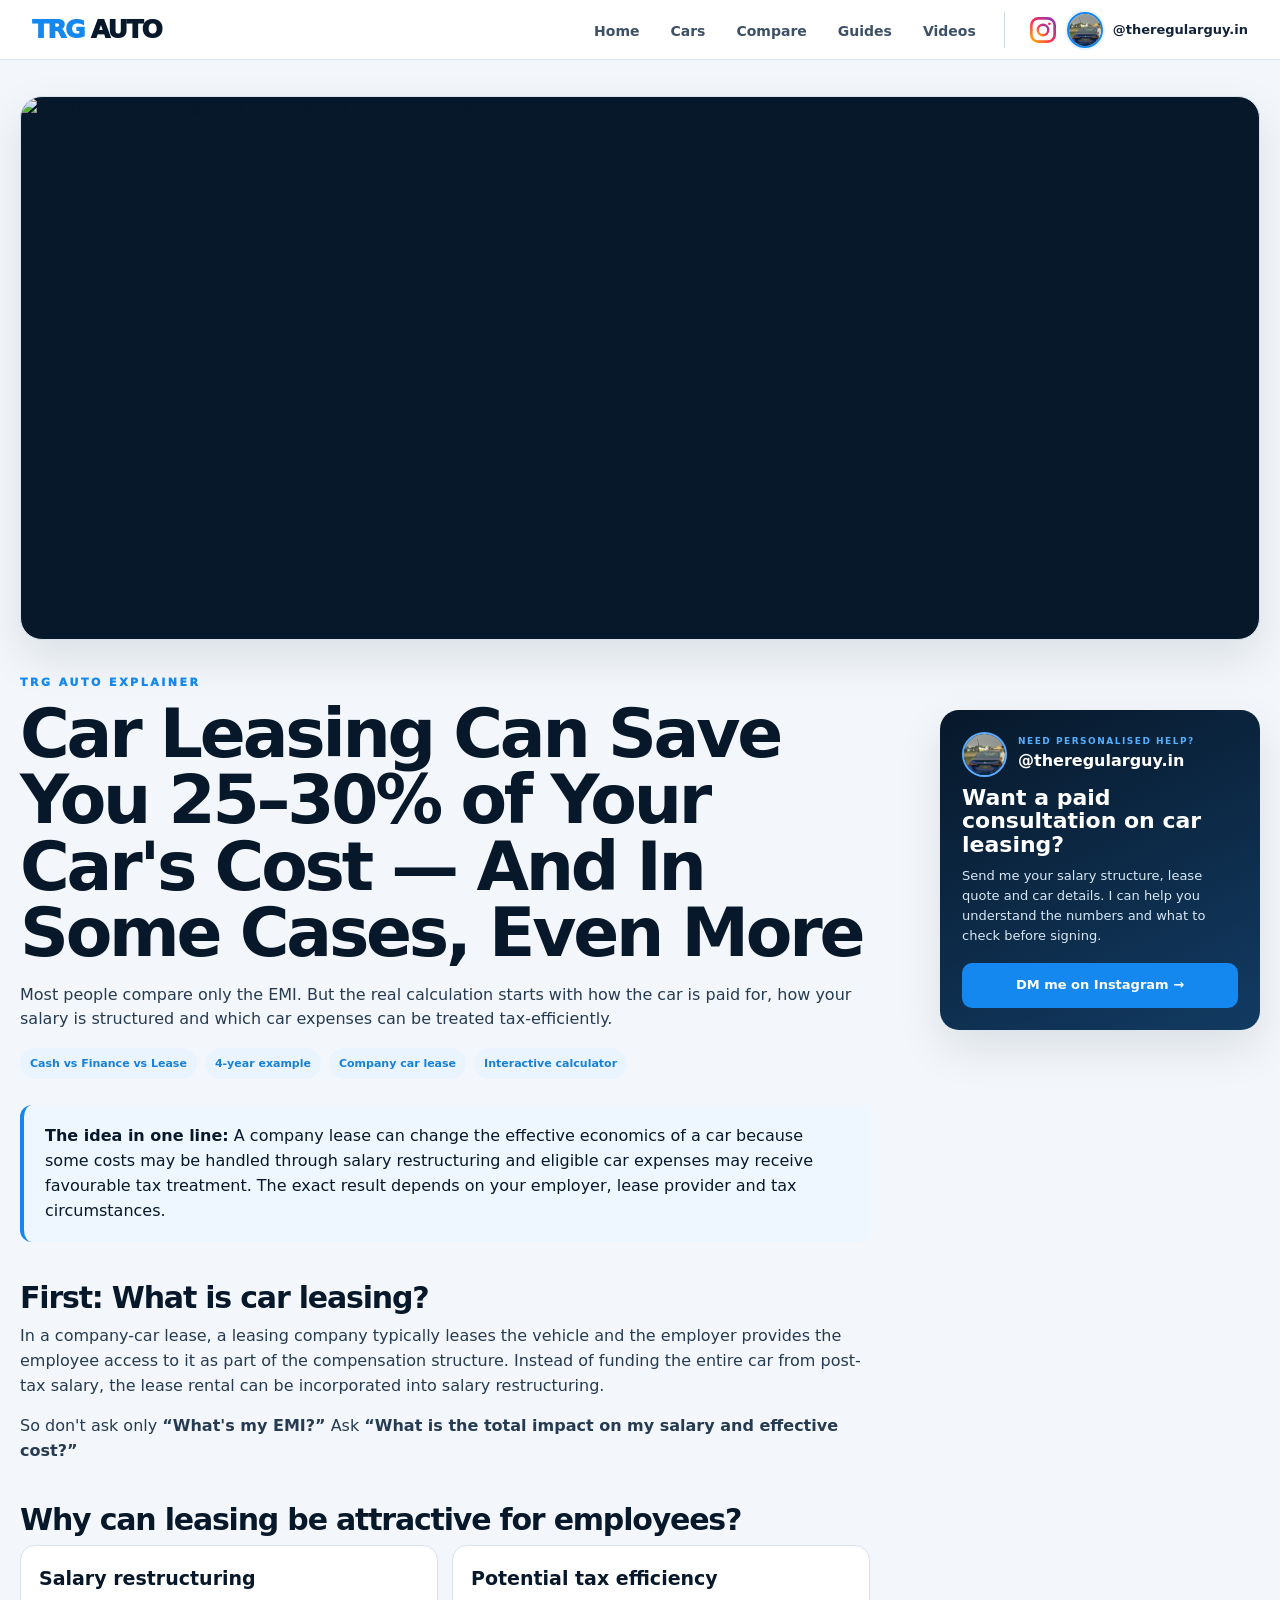
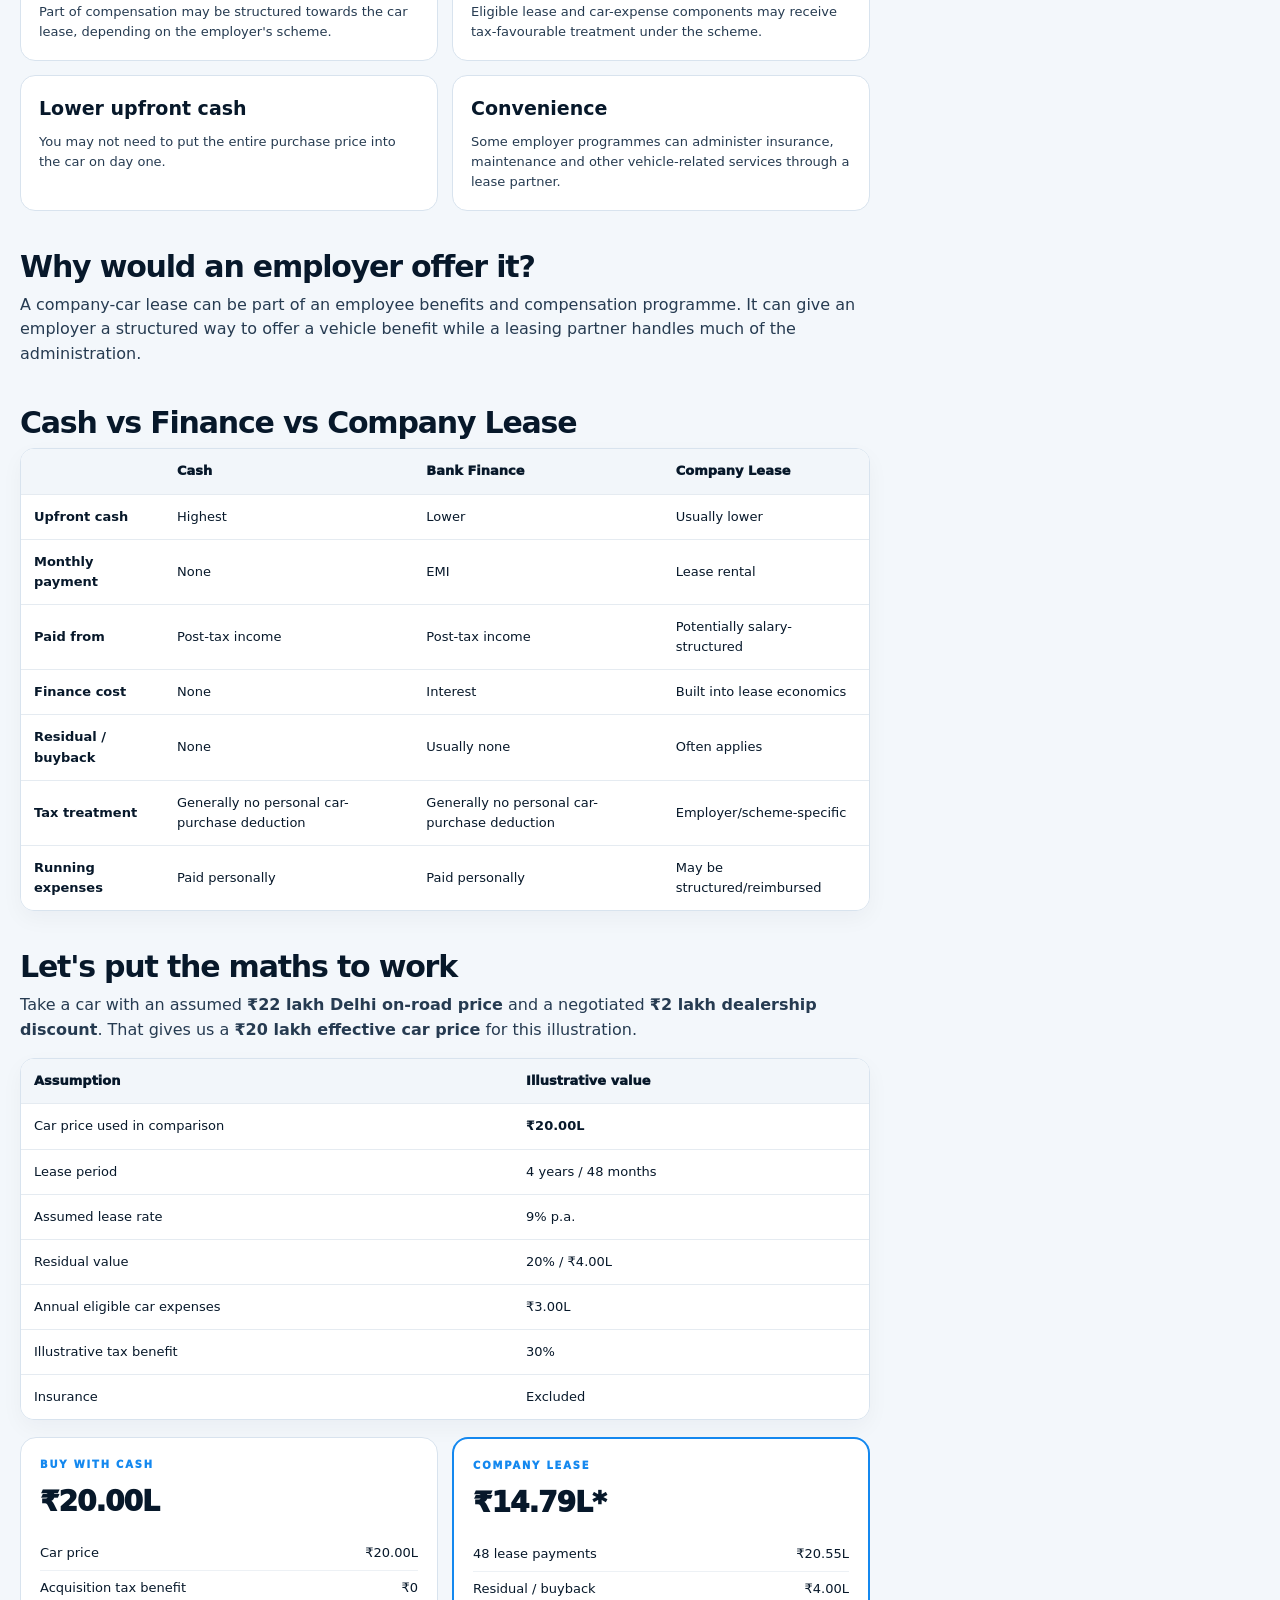
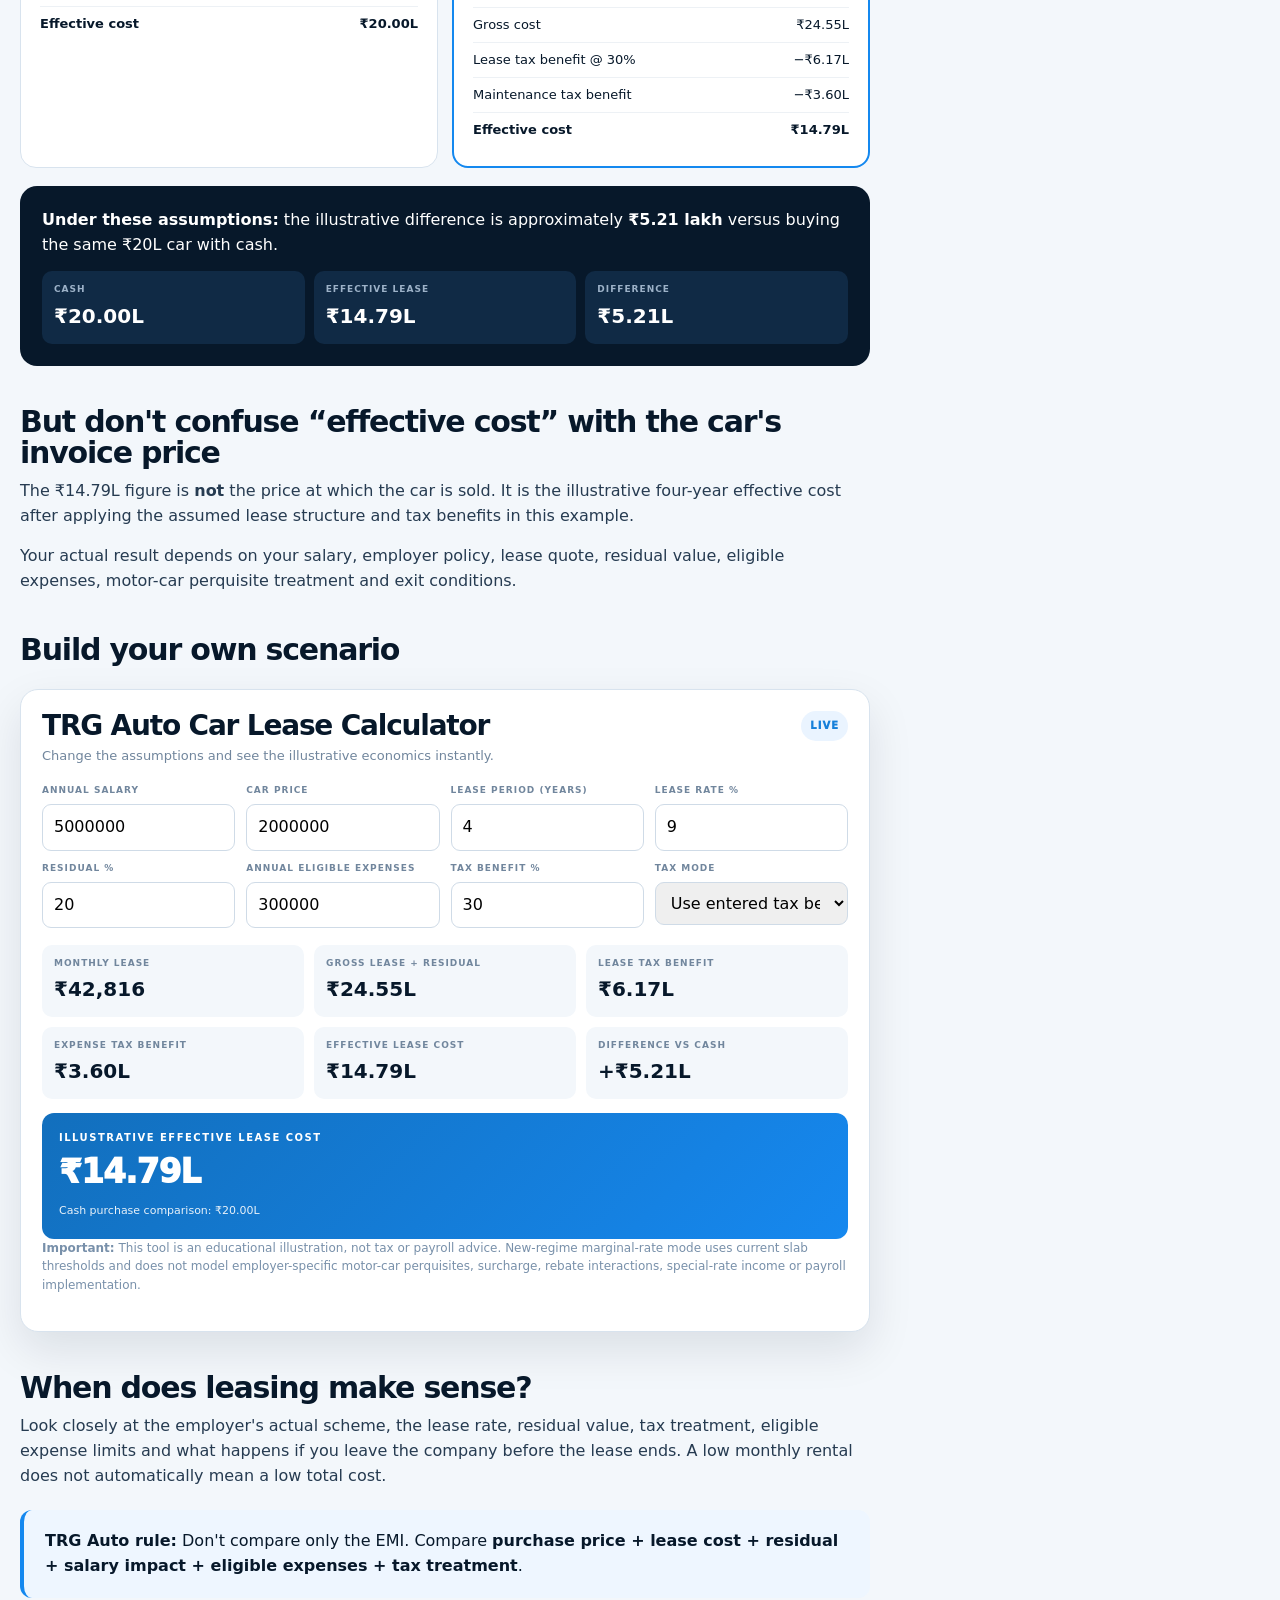
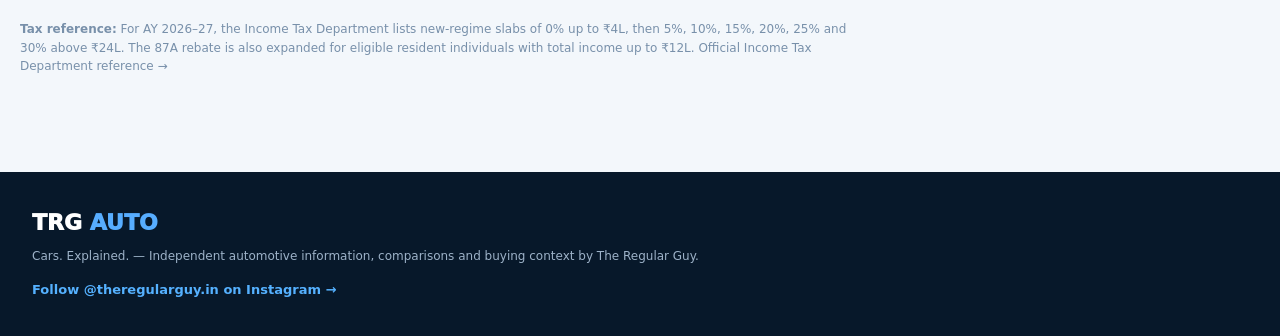
==== car-leasing.html @ 9dc5d249 "Add files via upload" ====
<!doctype html>
<html lang="en">
<head>
<meta charset="utf-8">
<meta name="viewport" content="width=device-width,initial-scale=1">
<title>Car Leasing Can Save You 25–30% of Your Car's Cost — TRG Auto</title>
<meta name="description" content="Car leasing can reduce the effective cost of a car through salary restructuring and eligible expense treatment. See a worked ₹20 lakh example and use the TRG Auto car lease calculator.">
<link rel="stylesheet" href="assets/styles.css?v=6.2">
<style>
.lease-article{padding:36px 0 80px}.lease-wrap{width:min(1240px,calc(100% - 40px));margin:auto}
.lease-hero{border-radius:22px;overflow:hidden;border:1px solid var(--line);box-shadow:var(--shadow);background:#07182a}
.lease-hero img{width:100%;display:block;aspect-ratio:16/7;object-fit:cover;object-position:center}
.lease-layout{display:grid;grid-template-columns:minmax(0,1fr) 320px;gap:32px;align-items:start}
.lease-main{padding-top:34px;max-width:850px}
.lease-kicker{color:var(--blue);font-size:11px;letter-spacing:2.5px;font-weight:950;text-transform:uppercase}
.lease-main h1{font-size:clamp(44px,5.3vw,72px);line-height:.98;letter-spacing:-3.2px;margin:10px 0 16px}
.lease-dek{font-size:19px;color:var(--muted);line-height:1.55;margin:0 0 20px}
.lease-tags{display:flex;flex-wrap:wrap;gap:8px;margin-bottom:26px}.lease-tag{background:#eaf4ff;color:#1680da;border-radius:999px;padding:7px 10px;font-size:11px;font-weight:850}
.lease-main h2{font-size:30px;letter-spacing:-1.2px;margin:40px 0 10px;line-height:1.05}
.lease-main p{font-size:16px;color:#263b51;margin:0 0 16px}
.lease-callout{padding:19px 21px;background:#eef6ff;border-left:4px solid var(--blue);border-radius:12px;margin:22px 0}
.lease-grid2{display:grid;grid-template-columns:1fr 1fr;gap:14px}
.lease-card{background:#fff;border:1px solid var(--line);border-radius:15px;padding:18px}
.lease-card h3{font-size:19px;margin:0 0 8px}.lease-card p{font-size:13px;margin:0}
.lease-table{width:100%;border-collapse:collapse;min-width:650px;background:#fff}.lease-table th,.lease-table td{padding:12px 13px;border-bottom:1px solid #e5ebf1;font-size:13px;text-align:left}.lease-table th{background:#f2f6fa;font-weight:950}.lease-table tr:last-child td{border-bottom:0}
.lease-table-wrap{overflow:auto;border:1px solid var(--line);border-radius:14px;box-shadow:0 8px 22px rgba(7,24,42,.04)}
.compare-cards{display:grid;grid-template-columns:1fr 1fr;gap:14px;margin-top:17px}.compare-card{background:#fff;border:1px solid var(--line);border-radius:16px;padding:19px}.compare-card.primary{border:2px solid var(--blue)}
.compare-card .label{font-size:10px;color:var(--blue);letter-spacing:1.8px;font-weight:950;text-transform:uppercase}.compare-card .big{font-size:28px;font-weight:950;letter-spacing:-1px;margin:7px 0 13px}.compare-row{display:flex;justify-content:space-between;gap:12px;border-bottom:1px solid #edf1f5;padding:7px 0;font-size:13px}.compare-row:last-child{border-bottom:0}
.result-box{background:#07182a;color:#fff;border-radius:17px;padding:22px;margin-top:18px}.result-grid{display:grid;grid-template-columns:repeat(3,1fr);gap:9px;margin-top:13px}.result-metric{background:#102a45;border-radius:10px;padding:12px}.result-metric small{display:block;color:#9db2c8;text-transform:uppercase;font-size:9px;letter-spacing:1px;font-weight:900}.result-metric b{display:block;font-size:20px;margin-top:4px}
.consult-box{position:sticky;top:90px;margin-top:70px;background:linear-gradient(155deg,#07182a,#123b63);color:#fff;border-radius:19px;padding:22px;box-shadow:var(--shadow)}
.consult-head{display:flex;gap:11px;align-items:center}.consult-head img{width:45px;height:45px;border-radius:50%;object-fit:cover;border:2px solid var(--blue2)}.consult-mini{color:#55b0ff;text-transform:uppercase;letter-spacing:1.5px;font-size:9px;font-weight:900}.consult-box h3{font-size:22px;line-height:1.08;margin:9px 0}.consult-box p{font-size:13px;color:#d8e8f6;margin:0 0 17px}.consult-cta{display:block;text-align:center;background:var(--blue);padding:12px;border-radius:10px;font-weight:900;font-size:13px}
.lease-note{font-size:12px!important;color:#7890aa!important}
.calc-box{margin-top:24px;background:#fff;border:1px solid var(--line);border-radius:18px;padding:21px;box-shadow:var(--shadow)}
.calc-title{display:flex;align-items:start;justify-content:space-between;gap:18px}.calc-title h2{margin:0;font-size:28px}.live{background:#eaf4ff;color:#1680da;font-size:10px;font-weight:950;letter-spacing:1px;padding:7px 9px;border-radius:999px}
.calc-fields{display:grid;grid-template-columns:repeat(4,1fr);gap:11px;margin-top:18px}.calc-field label{display:block;color:#71869d;font-size:9px;letter-spacing:1px;text-transform:uppercase;font-weight:900;margin-bottom:6px}.calc-field input,.calc-field select{width:100%;padding:10px 11px;border:1px solid #cfdbe7;border-radius:9px;font:inherit;outline:0}.calc-field input:focus,.calc-field select:focus{border-color:var(--blue);box-shadow:0 0 0 3px #e8f4ff}
.calc-outs{display:grid;grid-template-columns:repeat(3,1fr);gap:10px;margin-top:17px}.calc-out{background:#f3f7fb;border-radius:10px;padding:12px}.calc-out small{display:block;color:#71869d;font-size:9px;letter-spacing:1px;text-transform:uppercase;font-weight:900}.calc-out b{display:block;font-size:20px;margin-top:3px}
.calc-result{margin-top:14px;background:linear-gradient(135deg,#126fbd,#1688ef);color:#fff;border-radius:12px;padding:17px}.calc-result .amount{font-size:33px;font-weight:950;letter-spacing:-1px}.calc-result small{font-size:11px;opacity:.9}
@media(max-width:900px){.lease-layout{grid-template-columns:1fr}.consult-box{position:static;margin-top:10px;order:-1}.calc-fields{grid-template-columns:repeat(2,1fr)}}
@media(max-width:640px){.lease-wrap{width:calc(100% - 24px)}.lease-hero img{aspect-ratio:4/3}.lease-main h1{font-size:43px;letter-spacing:-2.3px}.lease-dek{font-size:17px}.lease-grid2,.compare-cards,.result-grid,.calc-outs{grid-template-columns:1fr}.calc-fields{grid-template-columns:1fr}.lease-main h2{font-size:27px}}
</style>
</head>
<body>
<header class="nav"><div class="container navin">
<a class="logo" href="index.html" aria-label="TRG Auto home"><span>TRG</span> AUTO</a>
<button class="menu-toggle" aria-label="Open navigation">☰</button>
<nav class="links" id="siteNav"><a href="index.html">Home</a><a href="cars.html">Cars</a><a href="compare.html">Compare</a><a href="guides.html">Guides</a><a href="videos.html">Videos</a></nav>
<a class="social" href="https://www.instagram.com/theregularguy.in/" target="_blank" rel="noopener" aria-label="Open @theregularguy.in on Instagram">
<svg class="igicon" viewBox="0 0 24 24" aria-hidden="true"><defs><linearGradient id="ig" x1="0" y1="1" x2="1" y2="0"><stop offset="0" stop-color="#ffb300"/><stop offset=".45" stop-color="#ff2d55"/><stop offset="1" stop-color="#833ab4"/></linearGradient></defs><rect x="2" y="2" width="20" height="20" rx="6" fill="none" stroke="url(#ig)" stroke-width="2.3"/><circle cx="12" cy="12" r="4.5" fill="none" stroke="url(#ig)" stroke-width="2.1"/><circle cx="17.5" cy="6.7" r="1.2" fill="#ff2d55"/></svg>
<img class="igdp" src="assets/insta-dp.jpg" alt="The Regular Guy"><span class="ighandle">@theregularguy.in</span></a>
</div></header>

<main class="lease-article"><div class="lease-wrap">
<div class="lease-hero"><img src="assets/leasing-hero.jpg" alt="Four cars illustrating cash, finance and company lease choices"></div>
<div class="lease-layout">
<article class="lease-main">
<div class="lease-kicker">TRG AUTO EXPLAINER</div>
<h1>Car Leasing Can Save You 25–30% of Your Car's Cost — And In Some Cases, Even More</h1>
<p class="lease-dek">Most people compare only the EMI. But the real calculation starts with how the car is paid for, how your salary is structured and which car expenses can be treated tax-efficiently.</p>
<div class="lease-tags"><span class="lease-tag">Cash vs Finance vs Lease</span><span class="lease-tag">4-year example</span><span class="lease-tag">Company car lease</span><span class="lease-tag">Interactive calculator</span></div>

<div class="lease-callout"><b>The idea in one line:</b> A company lease can change the effective economics of a car because some costs may be handled through salary restructuring and eligible car expenses may receive favourable tax treatment. The exact result depends on your employer, lease provider and tax circumstances.</div>

<h2>First: What is car leasing?</h2>
<p>In a company-car lease, a leasing company typically leases the vehicle and the employer provides the employee access to it as part of the compensation structure. Instead of funding the entire car from post-tax salary, the lease rental can be incorporated into salary restructuring.</p>
<p>So don't ask only <b>“What's my EMI?”</b> Ask <b>“What is the total impact on my salary and effective cost?”</b></p>

<h2>Why can leasing be attractive for employees?</h2>
<div class="lease-grid2">
<div class="lease-card"><h3>Salary restructuring</h3><p>Part of compensation may be structured towards the car lease, depending on the employer's scheme.</p></div>
<div class="lease-card"><h3>Potential tax efficiency</h3><p>Eligible lease and car-expense components may receive tax-favourable treatment under the scheme.</p></div>
<div class="lease-card"><h3>Lower upfront cash</h3><p>You may not need to put the entire purchase price into the car on day one.</p></div>
<div class="lease-card"><h3>Convenience</h3><p>Some employer programmes can administer insurance, maintenance and other vehicle-related services through a lease partner.</p></div>
</div>

<h2>Why would an employer offer it?</h2>
<p>A company-car lease can be part of an employee benefits and compensation programme. It can give an employer a structured way to offer a vehicle benefit while a leasing partner handles much of the administration.</p>

<h2>Cash vs Finance vs Company Lease</h2>
<div class="lease-table-wrap"><table class="lease-table">
<thead><tr><th></th><th>Cash</th><th>Bank Finance</th><th>Company Lease</th></tr></thead>
<tbody>
<tr><td><b>Upfront cash</b></td><td>Highest</td><td>Lower</td><td>Usually lower</td></tr>
<tr><td><b>Monthly payment</b></td><td>None</td><td>EMI</td><td>Lease rental</td></tr>
<tr><td><b>Paid from</b></td><td>Post-tax income</td><td>Post-tax income</td><td>Potentially salary-structured</td></tr>
<tr><td><b>Finance cost</b></td><td>None</td><td>Interest</td><td>Built into lease economics</td></tr>
<tr><td><b>Residual / buyback</b></td><td>None</td><td>Usually none</td><td>Often applies</td></tr>
<tr><td><b>Tax treatment</b></td><td>Generally no personal car-purchase deduction</td><td>Generally no personal car-purchase deduction</td><td>Employer/scheme-specific</td></tr>
<tr><td><b>Running expenses</b></td><td>Paid personally</td><td>Paid personally</td><td>May be structured/reimbursed</td></tr>
</tbody></table></div>

<h2>Let's put the maths to work</h2>
<p>Take a car with an assumed <b>₹22 lakh Delhi on-road price</b> and a negotiated <b>₹2 lakh dealership discount</b>. That gives us a <b>₹20 lakh effective car price</b> for this illustration.</p>

<div class="lease-table-wrap"><table class="lease-table">
<thead><tr><th>Assumption</th><th>Illustrative value</th></tr></thead>
<tbody>
<tr><td>Car price used in comparison</td><td><b>₹20.00L</b></td></tr>
<tr><td>Lease period</td><td>4 years / 48 months</td></tr>
<tr><td>Assumed lease rate</td><td>9% p.a.</td></tr>
<tr><td>Residual value</td><td>20% / ₹4.00L</td></tr>
<tr><td>Annual eligible car expenses</td><td>₹3.00L</td></tr>
<tr><td>Illustrative tax benefit</td><td>30%</td></tr>
<tr><td>Insurance</td><td>Excluded</td></tr>
</tbody></table></div>

<div class="compare-cards">
<div class="compare-card"><div class="label">BUY WITH CASH</div><div class="big">₹20.00L</div>
<div class="compare-row"><span>Car price</span><span>₹20.00L</span></div>
<div class="compare-row"><span>Acquisition tax benefit</span><span>₹0</span></div>
<div class="compare-row"><span><b>Effective cost</b></span><span><b>₹20.00L</b></span></div></div>
<div class="compare-card primary"><div class="label">COMPANY LEASE</div><div class="big">₹14.79L*</div>
<div class="compare-row"><span>48 lease payments</span><span>₹20.55L</span></div>
<div class="compare-row"><span>Residual / buyback</span><span>₹4.00L</span></div>
<div class="compare-row"><span>Gross cost</span><span>₹24.55L</span></div>
<div class="compare-row"><span>Lease tax benefit @ 30%</span><span>−₹6.17L</span></div>
<div class="compare-row"><span>Maintenance tax benefit</span><span>−₹3.60L</span></div>
<div class="compare-row"><span><b>Effective cost</b></span><span><b>₹14.79L</b></span></div></div>
</div>

<div class="result-box"><b>Under these assumptions:</b> the illustrative difference is approximately <b>₹5.21 lakh</b> versus buying the same ₹20L car with cash.<div class="result-grid">
<div class="result-metric"><small>Cash</small><b>₹20.00L</b></div>
<div class="result-metric"><small>Effective lease</small><b>₹14.79L</b></div>
<div class="result-metric"><small>Difference</small><b>₹5.21L</b></div>
</div></div>

<h2>But don't confuse “effective cost” with the car's invoice price</h2>
<p>The ₹14.79L figure is <b>not</b> the price at which the car is sold. It is the illustrative four-year effective cost after applying the assumed lease structure and tax benefits in this example.</p>
<p>Your actual result depends on your salary, employer policy, lease quote, residual value, eligible expenses, motor-car perquisite treatment and exit conditions.</p>

<h2>Build your own scenario</h2>
<section class="calc-box" aria-label="TRG Auto car lease calculator">
<div class="calc-title"><div><h2>TRG Auto Car Lease Calculator</h2><p style="margin:5px 0 0;color:#71869d;font-size:13px">Change the assumptions and see the illustrative economics instantly.</p></div><span class="live">LIVE</span></div>
<div class="calc-fields">
<div class="calc-field"><label>Annual salary</label><input id="salary" type="number" value="5000000" min="0" step="50000"></div>
<div class="calc-field"><label>Car price</label><input id="carPrice" type="number" value="2000000" min="0" step="10000"></div>
<div class="calc-field"><label>Lease period (years)</label><input id="years" type="number" value="4" min="1" max="8" step="1"></div>
<div class="calc-field"><label>Lease rate %</label><input id="rate" type="number" value="9" min="0" max="30" step=".1"></div>
<div class="calc-field"><label>Residual %</label><input id="residual" type="number" value="20" min="0" max="50" step="1"></div>
<div class="calc-field"><label>Annual eligible expenses</label><input id="expenses" type="number" value="300000" min="0" step="10000"></div>
<div class="calc-field"><label>Tax benefit %</label><input id="tax" type="number" value="30" min="0" max="50" step=".1"></div>
<div class="calc-field"><label>Tax mode</label><select id="taxMode"><option value="custom">Use entered tax benefit</option><option value="slab">Use new-regime marginal slab</option></select></div>
</div>
<div class="calc-outs">
<div class="calc-out"><small>Monthly lease</small><b id="outMonthly">₹42,816</b></div>
<div class="calc-out"><small>Gross lease + residual</small><b id="outGross">₹24.55L</b></div>
<div class="calc-out"><small>Lease tax benefit</small><b id="outLeaseTax">₹6.17L</b></div>
<div class="calc-out"><small>Expense tax benefit</small><b id="outExpenseTax">₹3.60L</b></div>
<div class="calc-out"><small>Effective lease cost</small><b id="outEffective">₹14.79L</b></div>
<div class="calc-out"><small>Difference vs cash</small><b id="outDiff">₹5.21L</b></div>
</div>
<div class="calc-result"><div style="font-size:10px;text-transform:uppercase;letter-spacing:1.5px;font-weight:900">Illustrative effective lease cost</div><div class="amount" id="outBig">₹14.79L</div><small>Cash purchase comparison: <span id="outCash">₹20.00L</span></small></div>
<p class="lease-note"><b>Important:</b> This tool is an educational illustration, not tax or payroll advice. New-regime marginal-rate mode uses current slab thresholds and does not model employer-specific motor-car perquisites, surcharge, rebate interactions, special-rate income or payroll implementation.</p>
</section>

<h2>When does leasing make sense?</h2>
<p>Look closely at the employer's actual scheme, the lease rate, residual value, tax treatment, eligible expense limits and what happens if you leave the company before the lease ends. A low monthly rental does not automatically mean a low total cost.</p>

<div class="lease-callout"><b>TRG Auto rule:</b> Don't compare only the EMI. Compare <b>purchase price + lease cost + residual + salary impact + eligible expenses + tax treatment</b>.</div>

<p class="lease-note"><b>Tax reference:</b> For AY 2026–27, the Income Tax Department lists new-regime slabs of 0% up to ₹4L, then 5%, 10%, 15%, 20%, 25% and 30% above ₹24L. The 87A rebate is also expanded for eligible resident individuals with total income up to ₹12L. <a href="https://www.incometax.gov.in/iec/foportal/help/all-topics/e-filing-services/file-itr-2-online" target="_blank" rel="noopener">Official Income Tax Department reference →</a></p>
</article>

<aside class="consult-box">
<div class="consult-head"><img src="assets/insta-dp.jpg" alt="The Regular Guy"><div><div class="consult-mini">Need personalised help?</div><b>@theregularguy.in</b></div></div>
<h3>Want a paid consultation on car leasing?</h3>
<p>Send me your salary structure, lease quote and car details. I can help you understand the numbers and what to check before signing.</p>
<a class="consult-cta" href="https://www.instagram.com/theregularguy.in/" target="_blank" rel="noopener">DM me on Instagram →</a>
</aside>
</div>
</div></main>

<footer class="footer"><div class="container"><div class="footer-brand">TRG <span>AUTO</span></div><div class="notice">Cars. Explained. — Independent automotive information, comparisons and buying context by The Regular Guy.</div><a href="https://www.instagram.com/theregularguy.in/" target="_blank" rel="noopener" class="footer-insta">Follow @theregularguy.in on Instagram →</a></div></footer>

<script>
function money(n){return "₹"+Math.round(n).toLocaleString("en-IN")}
function shortL(n){return "₹"+(n/100000).toFixed(2)+"L"}
function marginalRate(salary){
  // Indicative current new-regime marginal rate only.
  // This does not attempt to model rebate/surcharge/perquisite rules.
  const taxable=Math.max(0,salary-75000);
  if(taxable>2400000)return 30;
  if(taxable>2000000)return 25;
  if(taxable>1600000)return 20;
  if(taxable>1200000)return 15;
  if(taxable>800000)return 10;
  if(taxable>400000)return 5;
  return 0;
}
function recalc(){
  const salary=+document.getElementById("salary").value||0;
  const price=+document.getElementById("carPrice").value||0;
  const years=Math.max(1,+document.getElementById("years").value||1);
  const annualRate=(+document.getElementById("rate").value||0)/100/12;
  const residualPct=Math.max(0,+document.getElementById("residual").value||0)/100;
  const expenses=+document.getElementById("expenses").value||0;
  const mode=document.getElementById("taxMode").value;
  let tax=+document.getElementById("tax").value||0;
  if(mode==="slab"){tax=marginalRate(salary);document.getElementById("tax").value=tax}
  const months=years*12;
  const residual=price*residualPct;
  let pmt=0;
  if(price>0){
    if(annualRate===0)pmt=(price-residual)/months;
    else pmt=(price-residual/Math.pow(1+annualRate,months))*annualRate/(1-Math.pow(1+annualRate,-months));
  }
  const payments=pmt*months, gross=payments+residual;
  const leaseTax=payments*tax/100;
  const expenseTax=expenses*years*tax/100;
  const effective=Math.max(0,gross-leaseTax-expenseTax);
  const diff=price-effective;
  document.getElementById("outMonthly").textContent=money(pmt);
  document.getElementById("outGross").textContent=shortL(gross);
  document.getElementById("outLeaseTax").textContent=shortL(leaseTax);
  document.getElementById("outExpenseTax").textContent=shortL(expenseTax);
  document.getElementById("outEffective").textContent=shortL(effective);
  document.getElementById("outDiff").textContent=(diff>=0?"+":"−")+shortL(Math.abs(diff));
  document.getElementById("outBig").textContent=shortL(effective);
  document.getElementById("outCash").textContent=shortL(price);
}
["salary","carPrice","years","rate","residual","expenses","tax","taxMode"].forEach(id=>{
  const el=document.getElementById(id);
  el.addEventListener("input",recalc);el.addEventListener("change",recalc);
});
recalc();
</script>
<script src="assets/menu-v6.js?v=6.2"></script>
</body>
</html>
---- assets/styles.css ----
:root{--navy:#07182a;--navy2:#12385f;--blue:#1488ef;--blue2:#57adff;--ink:#07182a;--muted:#738ba5;--paper:#f3f7fb;--line:#d8e3ee;--white:#fff;--shadow:0 18px 45px rgba(7,24,42,.10);--radius:16px}
*{box-sizing:border-box}html{scroll-behavior:smooth}body{margin:0;font-family:Inter,ui-sans-serif,system-ui,-apple-system,BlinkMacSystemFont,"Segoe UI",sans-serif;color:var(--ink);background:var(--paper);line-height:1.55}a{color:inherit;text-decoration:none}.container{width:min(1392px,calc(100% - 64px));margin:auto}
.nav{height:60px;background:#fff;border-bottom:1px solid #dfe7ef;position:sticky;top:0;z-index:100}.navin{height:60px;display:flex;align-items:center}.logo{font-size:25px;font-weight:950;letter-spacing:-1.7px;white-space:nowrap}.logo span{color:var(--blue)}.links{margin-left:auto;display:flex;gap:31px;align-items:center}.links a{font-size:14px;font-weight:850;color:#3c5067;padding:20px 0 17px;position:relative}.links a.active,.links a:hover{color:var(--blue)}.links a.active:after{content:"";position:absolute;left:0;right:0;bottom:-1px;height:3px;background:var(--blue);border-radius:3px}.social{display:flex;align-items:center;gap:10px;margin-left:28px;padding-left:24px;border-left:1px solid #ccd6df}.igicon{width:28px;height:28px}.igdp{width:36px;height:36px;border-radius:50%;object-fit:cover;object-position:center;border:2px solid var(--blue);box-shadow:0 0 0 2px #eaf4ff}.ighandle{font-size:13px;font-weight:850;white-space:nowrap;color:#12243a}.social:hover .ighandle{color:var(--blue)}.menu-toggle{display:none;border:0;background:transparent;font-size:25px;margin-left:auto;color:var(--ink)}
.hero{height:425px;position:relative;overflow:hidden;background:linear-gradient(105deg,#051525,#0b2440 65%,#123f68);color:#fff}.hero-media{position:absolute;right:0;top:0;width:67%;height:100%;background:url('hero-lineup.jpg') center/cover no-repeat}.hero-shade{position:absolute;inset:0;background:linear-gradient(90deg,#061525 0%,rgba(6,21,37,.99) 24%,rgba(6,21,37,.80) 39%,rgba(6,21,37,.22) 58%,rgba(6,21,37,0) 76%)}.hero-grid{height:100%;display:flex;align-items:center;position:relative;z-index:2}.hero-copy{width:54%;padding-top:3px}.eyebrow,.kicker{font-size:12px;letter-spacing:2.5px;text-transform:uppercase;font-weight:900;color:#54afff}.hero h1{font-size:clamp(62px,6.1vw,94px);line-height:.88;letter-spacing:-5px;margin:18px 0 20px}.hero h1 span{color:#54aafc}.hero p{font-size:17px;line-height:1.55;max-width:580px;margin:0 0 25px;color:#eef6ff}.search{width:625px;max-width:100%;display:flex;align-items:center;background:#fff;padding:6px;border-radius:14px;box-shadow:0 18px 50px rgba(0,0,0,.24);position:relative}.search-icon{color:#7087a1;font-size:28px;padding:0 10px 3px}.search input{flex:1;border:0;outline:0;padding:13px 7px;font-size:14px;min-width:0}.search input::placeholder{color:#7890aa}.search .btn{min-width:105px}.btn{border:0;border-radius:10px;background:var(--blue);color:#fff;font-weight:850;cursor:pointer;display:inline-block;padding:12px 19px}.btn:hover{background:#0b76d3}.btn.ghost{background:#fff;border:1px solid #cfdce8;color:var(--blue)}.quicklinks{display:flex;flex-wrap:wrap;gap:26px;margin-top:17px}.quicklinks a{font-size:13px;font-weight:850;color:#58b1ff}.search-suggest{position:absolute;left:0;right:0;top:calc(100% + 8px);background:#fff;border-radius:12px;box-shadow:var(--shadow);padding:6px;display:none;z-index:30}.search-suggest.show{display:block}.search-suggest a{display:flex;justify-content:space-between;gap:10px;padding:10px;border-radius:8px}.search-suggest a:hover{background:#f2f7fb}.search-suggest span{color:var(--muted);font-size:11px}
.section{padding:66px 0}.page-hero{padding-top:60px}.section.alt{background:#edf3f8}.section h1,.section h2{letter-spacing:-2.2px;line-height:1.02;margin:10px 0 12px}.section h1{font-size:clamp(44px,5vw,66px)}.section h2{font-size:39px}.sub{color:var(--muted);font-size:16px;max-width:760px;margin-top:0}.start-section{background:#f4f7fb;padding-top:65px}.start-head,.section-head{display:flex;justify-content:space-between;gap:40px;align-items:end}.start-head{margin-bottom:24px}.quote{max-width:240px;text-align:right;color:#7890aa;font-size:14px;line-height:1.35}.tools{display:grid;grid-template-columns:repeat(4,1fr);gap:16px}.tool{min-height:160px;border-radius:15px;overflow:hidden;position:relative;color:#fff;box-shadow:var(--shadow);background:var(--navy)}.tool>img{width:100%;height:100%;position:absolute;inset:0;object-fit:cover}.tool-overlay{position:absolute;inset:0;background:linear-gradient(145deg,rgba(5,22,38,.90),rgba(11,43,72,.55))}.tool-copy{position:relative;z-index:2;padding:21px 22px}.tool .icon{font-size:27px;color:#57b2ff;margin-bottom:30px}.tool h3{font-size:18px;margin:0 0 6px}.tool p{font-size:13px;margin:0;max-width:275px;color:#eef5fb}.tool .arrow,.round-arrow{position:absolute;right:17px;bottom:17px;width:36px;height:36px;border-radius:50%;background:rgba(255,255,255,.13);display:grid;place-items:center;font-size:21px;z-index:4}.certified{background:#f4f8fc}.guide-feature-grid{display:grid;grid-template-columns:1fr 1fr;gap:14px;margin-top:18px}.guide-feature{min-height:135px;background:#fff;border:1px solid var(--line);border-radius:17px;display:grid;grid-template-columns:42% 58%;overflow:hidden;box-shadow:0 8px 24px rgba(7,24,42,.05)}.guide-photo{background-size:cover;background-position:center}.guide-text{position:relative;padding:20px 45px 18px 20px}.guide-text h3{font-size:18px;line-height:1.15;margin:7px 0 8px}.guide-text p{color:var(--muted);font-size:13px;margin:0}.cert-badge{display:inline-flex;align-items:center;gap:5px;color:var(--blue);font-size:12px;font-weight:900;background:#ebf5ff;border-radius:999px;padding:4px 9px}.popular-section{padding-top:30px}.popular-grid{display:grid;grid-template-columns:repeat(6,1fr);gap:13px;margin-top:12px}.popular-card{background:#fff;border:1px solid var(--line);border-radius:13px;overflow:hidden;padding:11px 11px 13px;transition:transform .15s,box-shadow .15s}.popular-card:hover{transform:translateY(-2px);box-shadow:var(--shadow)}.popular-art{height:92px;border-radius:9px;background:#f2f6fa;overflow:hidden;margin-bottom:9px}.popular-art img{width:100%;height:100%;object-fit:cover}.popular-card b{display:block;font-size:13px;line-height:1.2}.popular-card span{display:block;color:var(--muted);font-size:12px;margin-top:3px}.link{color:var(--blue);font-weight:850;font-size:13px}.filterbar{display:flex;flex-wrap:wrap;gap:8px;margin:24px 0 18px}.filter{border:1px solid #cfdae5;background:#fff;color:#536a82;border-radius:999px;padding:9px 14px;font-weight:800;cursor:pointer}.filter.active,.filter:hover{background:#eaf5ff;color:var(--blue);border-color:#a9d7ff}.cars-grid{display:grid;grid-template-columns:repeat(3,1fr);gap:16px}.car-card{background:#fff;border:1px solid var(--line);border-radius:17px;padding:20px;box-shadow:0 7px 22px rgba(7,24,42,.05)}.car-card-top{display:flex;justify-content:space-between;gap:10px;align-items:center}.pill{display:inline-block;background:#eaf4ff;color:#147ed4;border-radius:999px;padding:4px 9px;font-size:10px;font-weight:900;letter-spacing:.6px}.safety-mini{font-size:10px;color:#7890aa;text-align:right}.car-card h3{font-size:19px;line-height:1.15;margin:12px 0 4px}.car-price{font-size:20px;font-weight:900}.muted{color:var(--muted);font-size:13px}.mini-stats{display:grid;grid-template-columns:repeat(3,1fr);gap:8px;margin:16px 0}.mini-stats>div{background:#f3f7fb;border-radius:10px;padding:9px}.mini-stats b{display:block;font-size:13px}.mini-stats span{font-size:10px;color:var(--muted)}.card-best{font-size:13px;min-height:38px}.card-links{display:flex;gap:20px;margin-top:13px}.compare-tools{display:flex;gap:12px;margin:24px 0 16px}.compare-tools label{font-size:12px;font-weight:900;color:#526982}.compare-tools select,.picker select{display:block;margin-top:7px;padding:11px 12px;border:1px solid #ccd9e5;border-radius:10px;background:#fff;min-width:260px}.compare-picks{display:grid;grid-template-columns:repeat(4,1fr);gap:14px;margin-bottom:20px}.picker{background:#fff;border:1px solid var(--line);border-radius:14px;padding:16px;font-size:12px;font-weight:900}.compare-summary{display:grid;grid-template-columns:repeat(4,1fr);gap:9px;margin-bottom:20px}.compare-summary>div{background:#eaf5ff;border-radius:11px;padding:13px}.compare-summary span{display:block;color:var(--muted);font-size:10px}.compare-summary b{display:block;margin:4px 0;font-size:13px}.compare-summary small{color:#59718a;font-size:11px}.tablewrap{overflow:auto;border:1px solid var(--line);border-radius:14px;background:#fff}.table{width:100%;border-collapse:collapse;min-width:780px}.table th,.table td{padding:13px 14px;border-bottom:1px solid var(--line);text-align:left;font-size:13px;vertical-align:top}.table th{background:#f2f6fa;font-weight:900}.table tr:last-child td{border-bottom:0}.detail-wrap{display:grid;grid-template-columns:1.05fr .95fr;gap:18px}.detail-main,.detail-side{border-radius:20px;padding:28px;background:#fff;border:1px solid var(--line)}.detail-side{background:#07182a;color:#fff;border-color:#07182a}.detail-image{height:230px;border-radius:14px;overflow:hidden;margin-bottom:22px}.detail-image img{width:100%;height:100%;object-fit:cover}.specgrid{display:grid;grid-template-columns:repeat(2,1fr);gap:10px;margin:20px 0}.spec{background:#f3f7fb;border-radius:10px;padding:12px}.detail-side .spec{background:#102b47}.spec small{display:block;color:var(--muted);font-size:10px;text-transform:uppercase;letter-spacing:1px}.spec b{display:block;margin-top:4px;font-size:13px}.callout{margin-top:22px;padding:18px 20px;background:#eef6ff;border-left:4px solid var(--blue);border-radius:12px;color:#1d3550}.profile-actions{display:flex;gap:10px;margin-top:20px}.guides-list{display:grid;gap:18px;margin-top:25px}.guide-card-large{display:grid;grid-template-columns:38% 62%;background:#fff;border:1px solid var(--line);border-radius:18px;overflow:hidden;box-shadow:0 8px 24px rgba(7,24,42,.05)}.guide-banner{min-height:240px;background-size:cover;background-position:center}.guide-card-body{padding:28px}.guide-card-body h2{font-size:29px;margin-top:12px}.guide-card-body p{color:var(--muted);max-width:700px}.guide-meta{display:flex;align-items:center;gap:14px;flex-wrap:wrap;padding:14px 0 20px;color:#667e96;font-size:12px}.guide-verdicts{padding-top:54px}.verdict-grid{display:grid;grid-template-columns:repeat(3,1fr);gap:14px;margin-top:17px}.verdict-card{background:#fff;border:1px solid var(--line);border-radius:15px;padding:17px}.verdict-card h3{margin:10px 0 6px;font-size:16px}.verdict-card p{font-size:12px;color:#617990}.guide-calc{padding-top:55px}.calc-grid{display:grid;grid-template-columns:repeat(3,1fr);gap:12px;margin:18px 0}.calc-card{display:block;background:#fff;border:1px solid var(--line);border-radius:13px;padding:14px;font-size:12px;font-weight:900}.calc-card input{width:100%;padding:10px;border:1px solid #d1dde7;border-radius:9px;margin-top:7px;font-size:14px}.video-hero{display:grid;grid-template-columns:1fr 1fr;background:#07182a;color:#fff;border-radius:20px;overflow:hidden;margin:25px 0}.video-hero>div:first-child{padding:38px}.video-hero h2{font-size:38px;letter-spacing:-1.5px;margin:14px 0}.video-hero p{color:#c0cfde;max-width:480px}.video-visual{min-height:300px}.video-visual img{width:100%;height:100%;object-fit:cover}.video-grid{display:grid;grid-template-columns:repeat(3,1fr);gap:16px}.video-card{background:#fff;border:1px solid var(--line);border-radius:16px;overflow:hidden;padding-bottom:16px}.video-card img{width:100%;height:180px;object-fit:cover;display:block}.video-card .pill,.video-card h3,.video-card p{margin-left:16px;margin-right:16px}.video-card .pill{margin-top:14px}.video-card h3{font-size:18px;margin-top:10px;margin-bottom:7px}.video-card p{font-size:13px;color:var(--muted)}.footer{background:#07182a;color:#fff;padding:34px 0}.footer-brand{font-size:22px;font-weight:950}.footer-brand span{color:var(--blue2)}.footer .notice{color:#9db2c8;margin-top:7px;font-size:12px}.footer-insta{display:inline-block;margin-top:15px;color:#55b1ff;font-weight:850;font-size:13px}
@media(max-width:1100px){.links{gap:17px}.social{margin-left:14px;padding-left:14px}.container{width:calc(100% - 32px)}.hero-copy{width:63%}.hero-media{width:72%}.tools{grid-template-columns:repeat(2,1fr)}.popular-grid{grid-template-columns:repeat(3,1fr)}.guide-feature-grid,.guide-card-large,.detail-wrap,.video-hero{grid-template-columns:1fr}.guide-photo,.guide-banner{min-height:190px}.cars-grid{grid-template-columns:repeat(2,1fr)}.compare-picks{grid-template-columns:repeat(2,1fr)}.compare-summary{grid-template-columns:repeat(2,1fr)}.verdict-grid{grid-template-columns:repeat(2,1fr)}.video-grid{grid-template-columns:1fr 1fr}}
@media(max-width:760px){.nav{height:auto}.navin{min-height:58px;height:auto;padding:10px 0;position:relative}.menu-toggle{display:block}.links{display:none;position:absolute;top:58px;left:0;right:0;background:#fff;border:1px solid var(--line);border-top:0;padding:10px 16px;gap:0;flex-direction:column;align-items:stretch;box-shadow:var(--shadow)}.links.open{display:flex}.links a{padding:12px 0;font-size:14px}.links a.active:after{display:none}.social{margin-left:14px;padding-left:14px}.ighandle{display:none}.igicon{width:26px}.igdp{width:34px;height:34px}.hero{height:auto;min-height:0;display:flex;flex-direction:column}.hero-media{position:relative;right:auto;top:auto;width:100%;height:180px;order:2;background-image:url('hero-lineup-mobile.jpg');background-size:cover;background-position:center bottom}.hero-shade{position:absolute;inset:0;height:100%;background:linear-gradient(180deg,rgba(6,21,37,.98) 0%,rgba(6,21,37,.93) 45%,rgba(6,21,37,.35) 100%);z-index:3;pointer-events:none}.hero-grid{height:auto;display:block;order:1}.hero-copy{width:100%;padding:55px 0 34px}.hero h1{font-size:58px;letter-spacing:-3.7px}.hero p{font-size:16px}.search{width:100%}.quicklinks{gap:12px 18px;margin-top:16px}.quicklinks a{font-size:12px}.section{padding:50px 0}.page-hero{padding-top:48px}.start-head,.section-head{display:block}.quote{display:none}.tools{grid-template-columns:1fr}.tool{min-height:165px}.popular-grid{grid-template-columns:repeat(2,1fr)}.popular-art{height:86px}.cars-grid,.verdict-grid,.video-grid,.calc-grid,.compare-picks,.compare-summary{grid-template-columns:1fr}.guide-card-body{padding:21px}.guide-card-body h2{font-size:25px}.video-hero h2{font-size:30px}.video-hero>div:first-child{padding:25px}.video-visual{min-height:220px}.table{min-width:680px}.specgrid{grid-template-columns:1fr 1fr}.detail-main,.detail-side{padding:22px}}
@media(max-width:460px){.container{width:calc(100% - 24px)}.logo{font-size:22px}.hero-copy{padding-top:42px}.hero h1{font-size:52px}.hero-media{height:165px}.search .btn{min-width:96px;padding-left:14px;padding-right:14px}.quicklinks{display:grid;grid-template-columns:1fr 1fr}.quicklinks a:last-child{grid-column:1/-1}.popular-grid{grid-template-columns:1fr 1fr}.popular-card b{font-size:12px}.popular-card span{font-size:11px}.specgrid{grid-template-columns:1fr}.profile-actions{flex-direction:column}.compare-tools select{min-width:0;width:100%}}

/* V5 responsive and visual fixes */
.guide-photo{background:#eaf1f7;overflow:hidden}.guide-photo img{width:100%;height:100%;display:block;object-fit:cover}.guide-banner{background:#eaf1f7;overflow:hidden}.guide-banner img{width:100%;height:100%;display:block;object-fit:cover}.guide-detail-hero{height:310px;border-radius:20px;overflow:hidden;margin:0 0 25px;background:#eaf1f7}.guide-detail-hero img{width:100%;height:100%;display:block;object-fit:cover}.popular-art{display:flex;align-items:center;justify-content:center;background:#f4f7fb}.popular-art img{width:100%;height:100%;object-fit:contain;padding:5px}
@media(max-width:760px){
  .hero{height:auto;min-height:0;display:flex;flex-direction:column;background:#061525}
  .hero-shade{display:none}
  .hero-grid{order:1;height:auto;display:block}
  .hero-copy{width:100%;padding:42px 0 28px}
  .hero h1{font-size:clamp(48px,15vw,62px);letter-spacing:-3.5px;margin-top:16px;margin-bottom:20px}
  .hero p{font-size:16px;line-height:1.48;margin-bottom:22px;max-width:95%}
  .search{width:100%;padding:5px;border-radius:13px}.search input{font-size:14px;padding:12px 4px}.search-icon{font-size:24px;padding-left:7px;padding-right:7px}.search .btn{min-width:94px;padding:12px 13px}
  .quicklinks{display:grid;grid-template-columns:1fr 1fr;gap:11px 16px;margin-top:16px}.quicklinks a{font-size:12px}.quicklinks a:last-child{grid-column:1/-1}
  .hero-media{order:2;position:relative;right:auto;top:auto;width:100%;height:225px;background-image:url('hero-lineup-mobile.jpg');background-size:cover;background-position:center bottom;opacity:1}
  .start-section{padding-top:52px}
  .section{padding:48px 0}.start-head,.section-head{display:block}.quote{display:none}.tools{grid-template-columns:1fr}.tool{min-height:162px}.popular-grid{grid-template-columns:repeat(2,1fr);gap:10px}.popular-art{height:98px}.popular-card{padding:10px}.popular-card b{font-size:12px}.popular-card span{font-size:11px}
  .guide-feature-grid,.guide-card-large,.detail-wrap,.video-hero{grid-template-columns:1fr}.guide-photo,.guide-banner{min-height:175px}.guide-text{padding:18px 20px}.guide-detail-hero{height:205px;border-radius:16px;margin-bottom:20px}.guide-meta{display:flex;flex-direction:column;align-items:flex-start}
  .cars-grid,.verdict-grid,.video-grid,.calc-grid,.compare-picks,.compare-summary{grid-template-columns:1fr}
  .table{min-width:680px}.specgrid{grid-template-columns:1fr 1fr}.profile-actions{flex-direction:column}
}
@media(max-width:460px){
  .container{width:calc(100% - 24px)}.navin{min-height:58px}.logo{font-size:22px}.hero-copy{padding-top:36px;padding-bottom:24px}.hero-media{height:205px}.hero h1{font-size:50px}.quicklinks{grid-template-columns:1fr 1fr}.popular-grid{grid-template-columns:1fr 1fr}.popular-art{height:86px}.popular-card b{font-size:11px}.popular-card span{font-size:10px}.guide-detail-hero{height:185px}.specgrid{grid-template-columns:1fr}
}

/* V6 Cars database */
.market-page h1{font-size:clamp(48px,6vw,78px);margin:10px 0 12px;letter-spacing:-3px}.filter-pills{display:flex;gap:10px;flex-wrap:wrap;margin:26px 0 18px}.filter-pill{border:1px solid #cfdce9;background:#fff;color:#334e68;border-radius:999px;padding:10px 16px;font-weight:850;cursor:pointer}.filter-pill.active{border-color:#1688ef;background:#eaf4ff;color:#1688ef}.market-controls{display:grid;grid-template-columns:2fr repeat(5,1fr);gap:12px;margin:12px 0 20px}.field label{display:block;font-size:10px;text-transform:uppercase;letter-spacing:1px;font-weight:900;color:#7890aa;margin:0 0 6px}.field input,.field select{width:100%;padding:12px 13px;border:1px solid #dce5ef;border-radius:10px;background:#fff;color:#1a2b3f;font:inherit;outline:0}.field input:focus,.field select:focus{border-color:#1688ef;box-shadow:0 0 0 3px #eaf4ff}.market-summary{display:flex;justify-content:space-between;gap:15px;align-items:center;margin:12px 0 14px;color:#7890aa;font-size:12px}.market-grid{display:grid;grid-template-columns:repeat(4,1fr);gap:15px}.market-card{background:#fff;border:1px solid #dce5ef;border-radius:18px;padding:13px;transition:.15s;min-width:0}.market-card:hover{transform:translateY(-3px);box-shadow:0 18px 40px rgba(7,24,42,.09)}.market-img{height:170px;border-radius:13px;overflow:hidden;background:#eef4f8}.market-img img{width:100%;height:100%;object-fit:cover}.market-top{display:flex;justify-content:space-between;align-items:center;gap:8px;margin-top:10px}.market-brand{font-size:10px;text-transform:uppercase;letter-spacing:1px;font-weight:900;color:#7890aa}.verified{background:#eaf4ff;color:#167fd8;border-radius:999px;padding:4px 8px;font-size:9px;font-weight:900}.market-card h3{margin:8px 0 4px;font-size:18px;letter-spacing:-.4px}.market-card p{margin:0;color:#5b738e;font-size:13px}.view{display:block;margin-top:11px;color:#1688ef;font-weight:850;font-size:12px}.empty{grid-column:1/-1;padding:35px;border:1px dashed #c9d8e7;border-radius:18px;text-align:center;color:#7890aa}.menu-toggle{display:none;border:0;background:transparent;font-size:25px;color:#07182a;margin-left:auto}.igmini{font-size:25px;color:#d12685}.model-hero{display:flex;justify-content:space-between;gap:30px;align-items:center;background:#fff;border:1px solid #dce5ef;border-radius:20px;padding:25px;box-shadow:0 12px 35px rgba(7,24,42,.06)}.model-hero h1{font-size:clamp(42px,5vw,70px);letter-spacing:-3px;margin:10px 0}.model-image{width:min(48%,620px);height:280px;object-fit:cover;border-radius:14px}.city-bar{margin:18px 0;padding:16px 18px;background:#eaf4ff;border-left:4px solid #1688ef;border-radius:12px;display:flex;justify-content:space-between;gap:20px;align-items:center}.city-bar select{margin-left:10px;padding:9px 12px;border:1px solid #cbd9e7;border-radius:9px;background:#fff;font:inherit}.city-note{font-size:12px;color:#607994;max-width:720px}.model-section{margin-top:38px}.section-head{display:flex;justify-content:space-between;gap:20px;align-items:end;margin-bottom:15px}.variant-grid{display:grid;grid-template-columns:repeat(3,1fr);gap:14px}.variant-card{display:block;background:#fff;border:1px solid #dce5ef;border-radius:16px;padding:17px;cursor:pointer;position:relative}.variant-card:hover{border-color:#86c4f9;box-shadow:0 15px 35px rgba(7,24,42,.06)}.variant-card input{position:absolute;top:16px;right:16px}.variant-main{display:flex;justify-content:space-between;gap:8px;padding-right:25px}.variant-name{font-weight:900}.variant-price{font-weight:900;color:#1688ef}.variant-meta{display:flex;flex-wrap:wrap;gap:6px;margin:12px 0}.variant-meta span{background:#f3f7fb;color:#6d8298;border-radius:8px;padding:5px 7px;font-size:10px}.variant-onroad{font-size:12px;color:#7890aa;margin:8px 0}.variant-link{color:#1688ef;font-weight:850;font-size:12px}.compare-variant-btn{border:1px solid #1688ef;background:#eaf4ff;color:#1688ef;padding:10px 14px;border-radius:10px;font-weight:900;cursor:pointer}.detail-grid{display:grid;grid-template-columns:1.35fr .65fr;gap:15px}.detail-panel{background:#fff;border:1px solid #dce5ef;border-radius:18px;padding:20px}.market-select{width:100%;padding:12px;border:1px solid #dce5ef;border-radius:10px;background:#fff;margin-top:9px}@media(max-width:1100px){.market-controls{grid-template-columns:repeat(3,1fr)}.market-grid{grid-template-columns:repeat(3,1fr)}.variant-grid{grid-template-columns:repeat(2,1fr)}}@media(max-width:760px){.container{width:calc(100% - 28px)}.links{display:none;position:absolute;top:60px;left:0;right:0;background:#fff;padding:12px 18px;border-bottom:1px solid #dce5ef;flex-direction:column;align-items:flex-start;gap:0}.links.open{display:flex}.links a{padding:11px 0}.menu-toggle{display:block}.social{margin-left:14px;padding-left:14px}.ighandle{display:none}.market-controls{grid-template-columns:1fr 1fr}.market-grid{grid-template-columns:repeat(2,1fr)}.market-summary{display:block}.model-hero{display:block}.model-image{width:100%;margin-top:20px;height:230px}.city-bar{display:block}.city-note{margin-top:10px}.variant-grid{grid-template-columns:1fr}.detail-grid{grid-template-columns:1fr}}@media(max-width:480px){.market-controls{grid-template-columns:1fr}.market-grid{grid-template-columns:1fr}.market-img{height:190px}.section{padding:44px 0}.model-hero h1{font-size:45px}.model-image{height:200px}.section-head{display:block}.compare-variant-btn{margin-top:12px}}


.market-sortbar{display:flex;justify-content:space-between;gap:18px;align-items:end}.market-summary{margin:0;display:flex;gap:12px;align-items:center}.market-summary span{font-size:11px;color:#7890aa}.sort-field{width:220px}.market-note{min-height:18px;margin:4px 0 12px;font-size:11px;color:#70869f}.verified.pending{background:#fff4df;color:#a36a00}.load-more{display:block;margin:24px auto 4px;border:1px solid #1688ef;background:#eaf4ff;color:#1688ef;border-radius:999px;padding:11px 18px;font-weight:900;cursor:pointer}.load-more:hover{background:#dff0ff}.feature-panel{margin-top:17px;background:#f4f8fc;border:1px solid #dce5ef;border-radius:14px;padding:18px}.feature-chips{display:flex;flex-wrap:wrap;gap:8px;margin-top:10px}.feature-chips span{background:#fff;border:1px solid #dce5ef;border-radius:999px;padding:7px 10px;font-size:12px;color:#31506c}.compare-toolbar{display:flex;justify-content:space-between;gap:16px;align-items:end;margin:18px 0}.compare-toolbar label{font-weight:850;font-size:11px;color:#70869f;text-transform:uppercase;letter-spacing:.8px}.compare-toolbar select{display:block;margin-top:7px;padding:11px 13px;border:1px solid #dce5ef;border-radius:10px;background:#fff;min-width:220px;font:inherit;color:#1a2b3f}.compare-selection{display:flex;gap:10px;flex-wrap:wrap}.compare-selection label{font-size:10px}.compare-selection select{display:block;min-width:180px}.add-variant{border:1px solid #1688ef;background:#eaf4ff;color:#1688ef;border-radius:10px;padding:11px 13px;font-weight:900;cursor:pointer}.feature-cell{text-align:center;font-weight:950;color:#1688ef}.model-image{object-fit:contain;background:#f4f8fc}.detail-grid{align-items:start}
@media(max-width:760px){.market-sortbar{display:block}.sort-field{width:100%;margin-top:12px}.market-summary{display:block}.market-summary span{display:block;margin-top:5px}.market-controls{grid-template-columns:1fr 1fr}.compare-toolbar{display:block}.compare-selection{margin-top:14px}.compare-selection select,.compare-toolbar select{width:100%}}
@media(max-width:480px){.market-controls{grid-template-columns:1fr}.market-grid{grid-template-columns:1fr}}
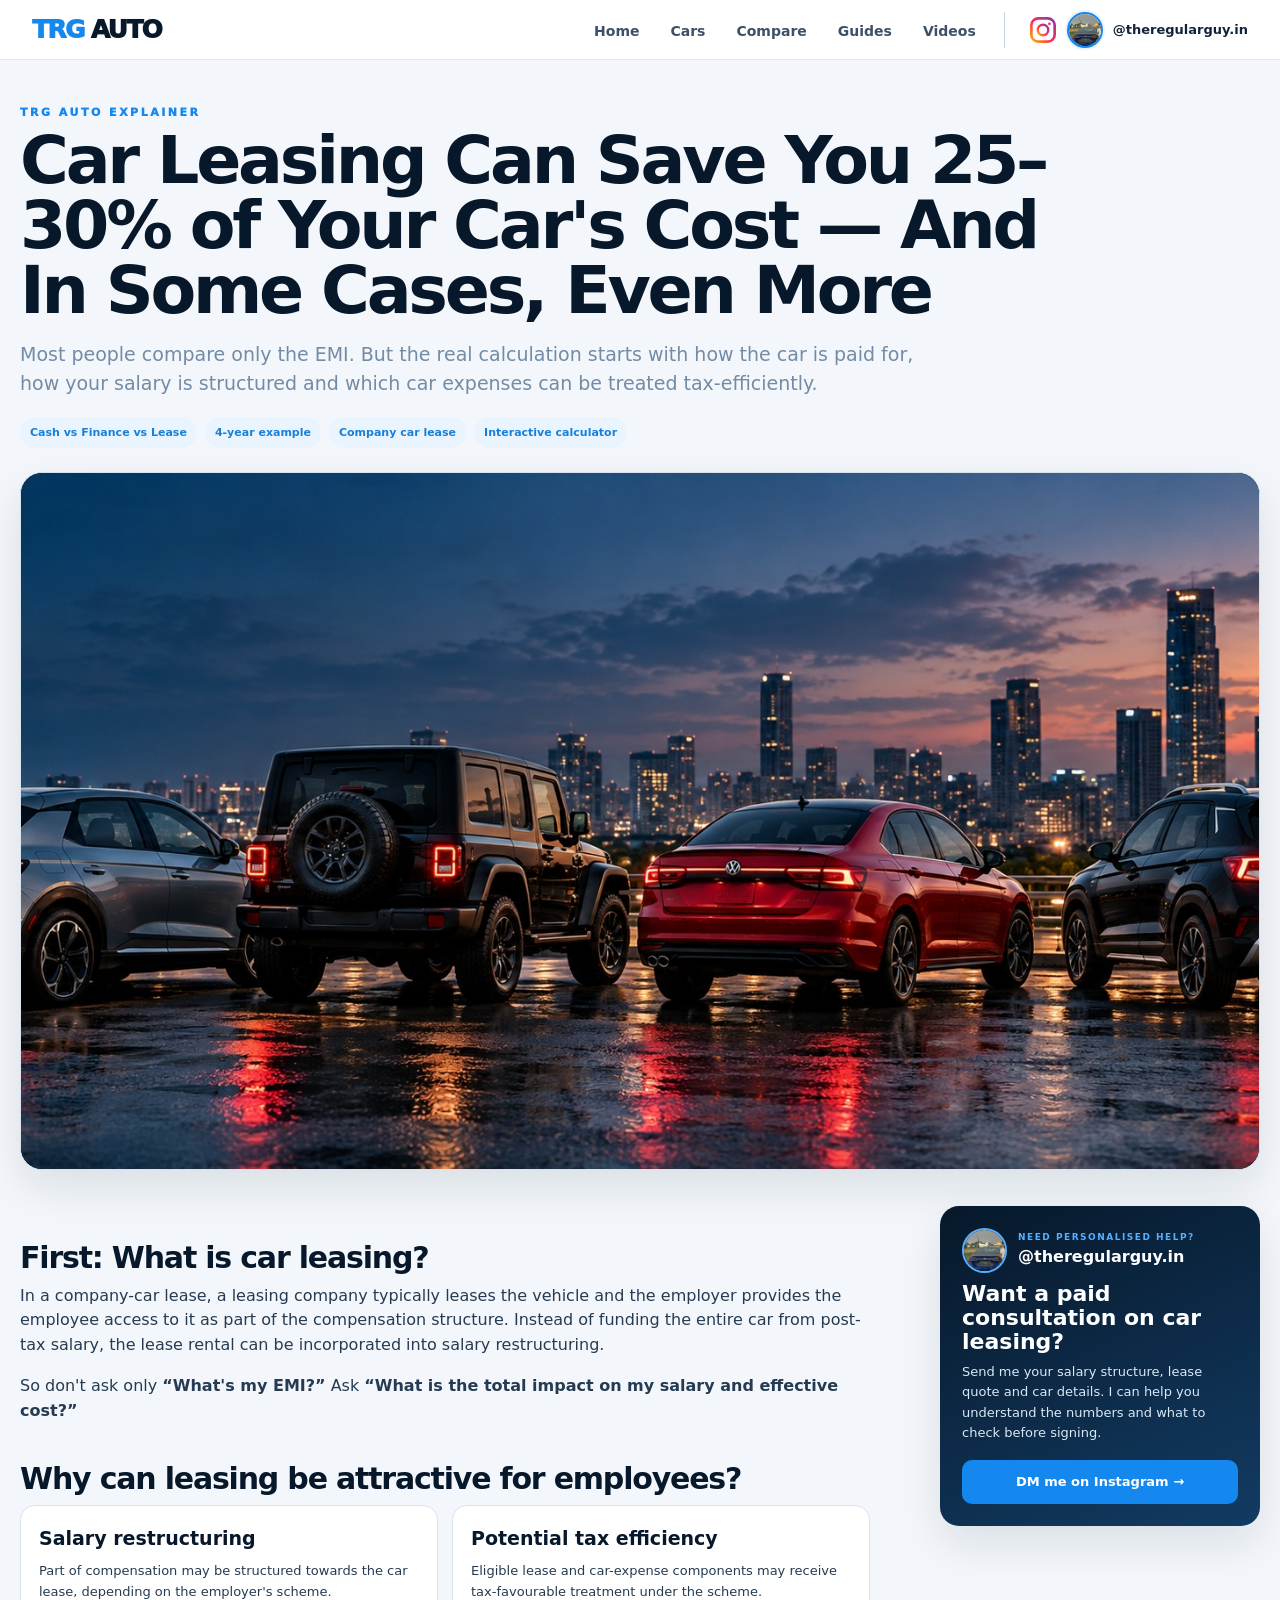
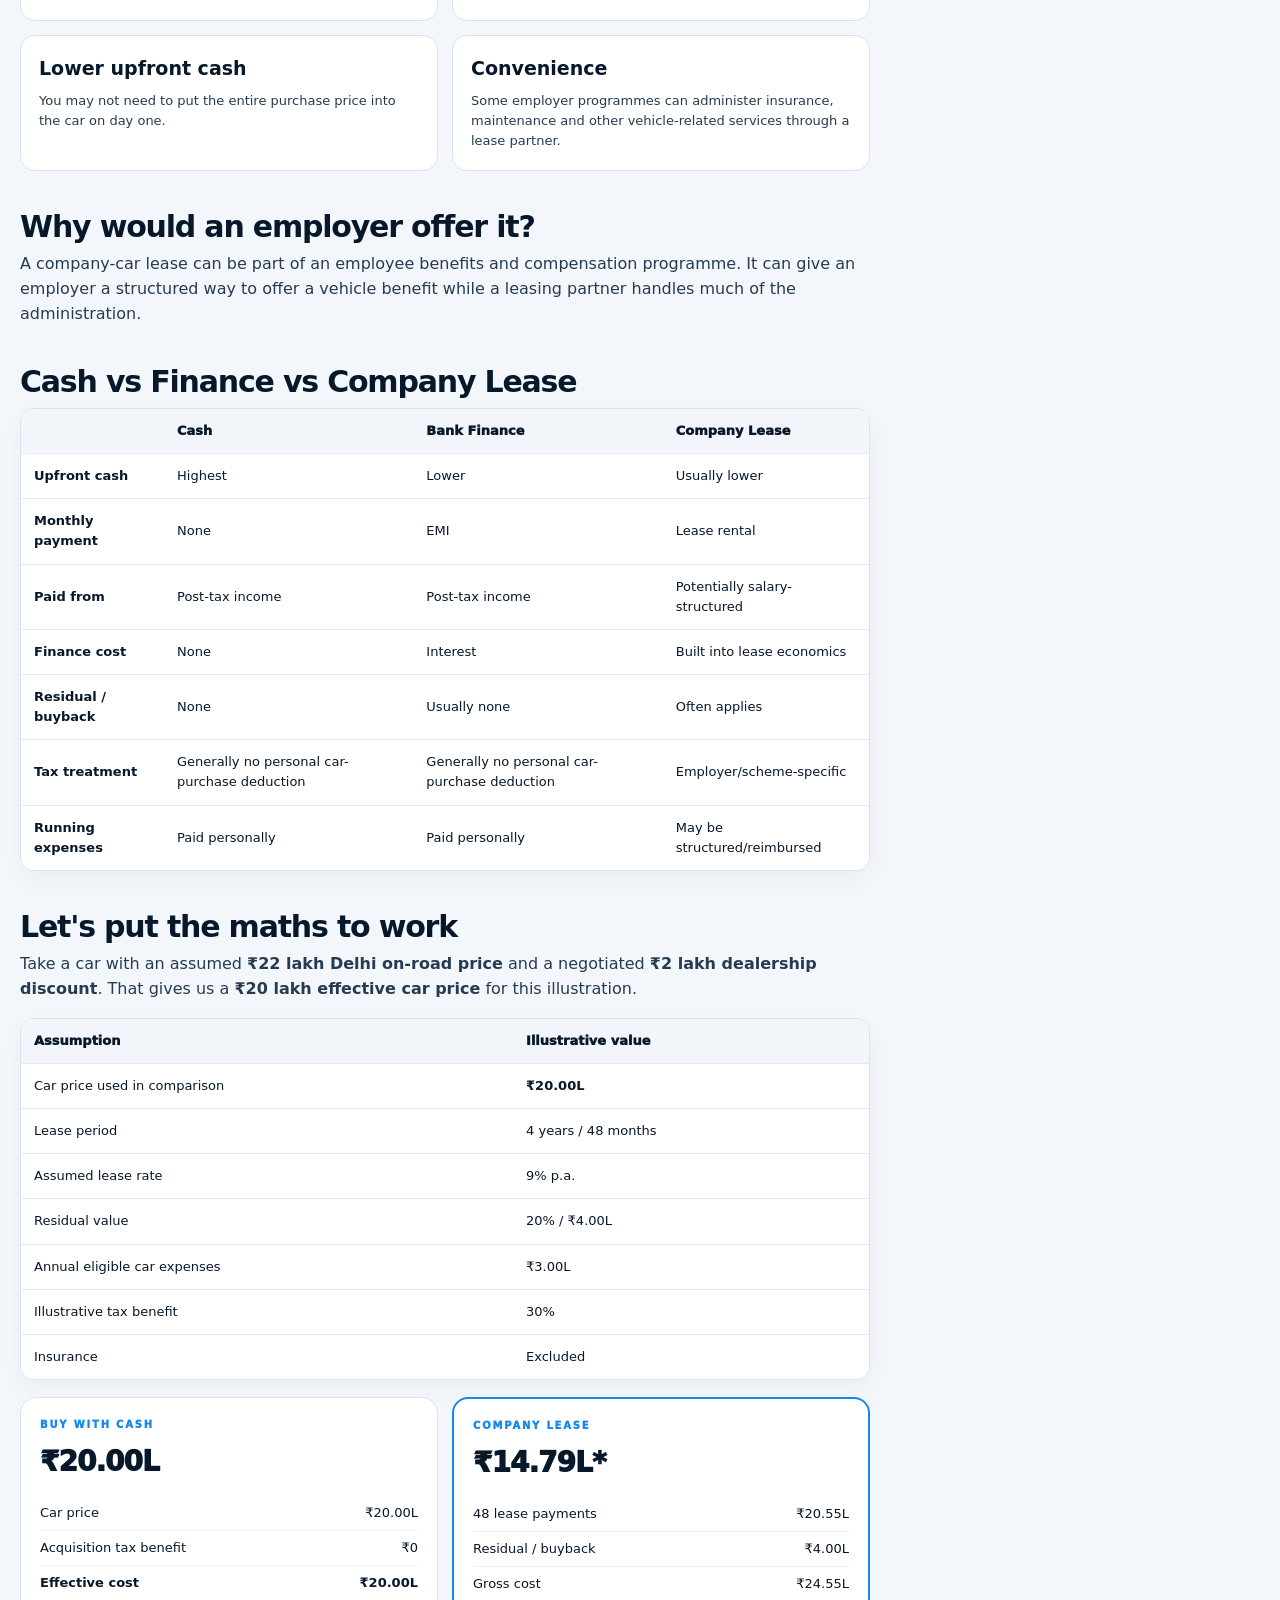
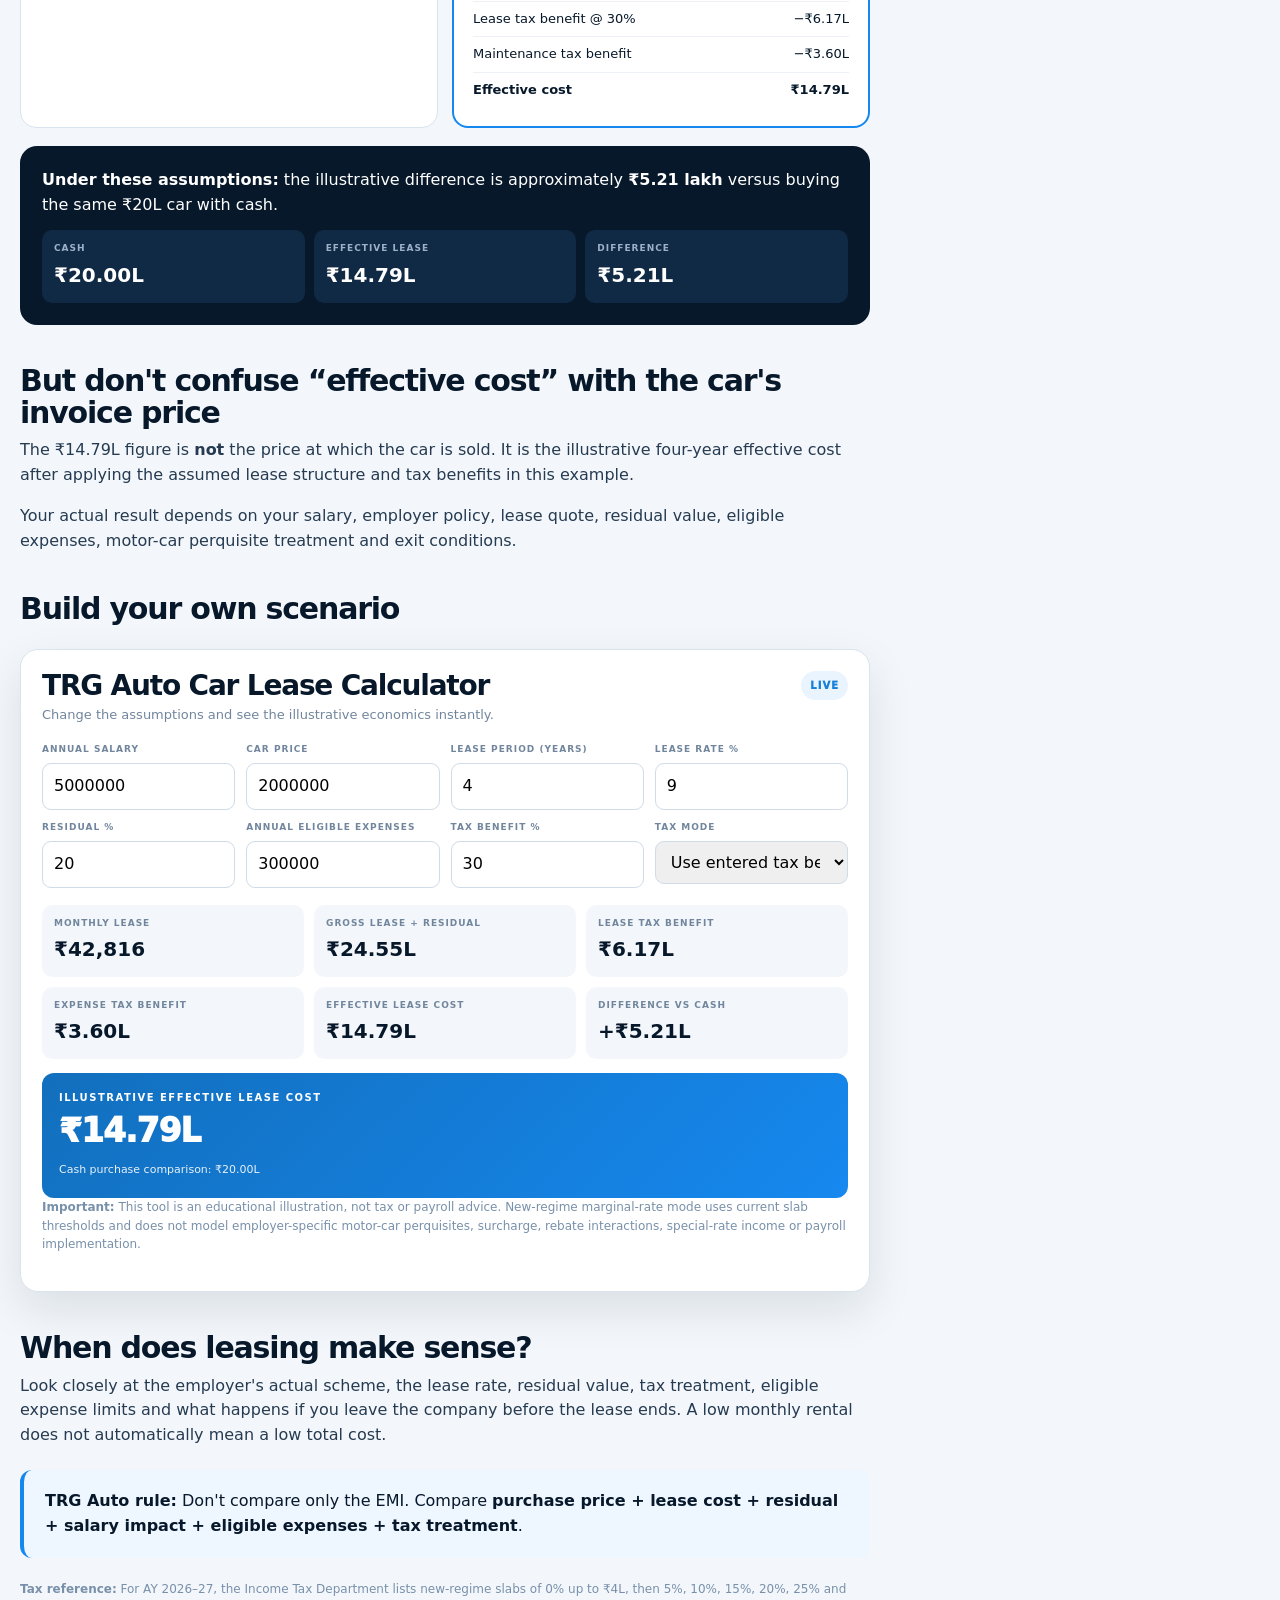
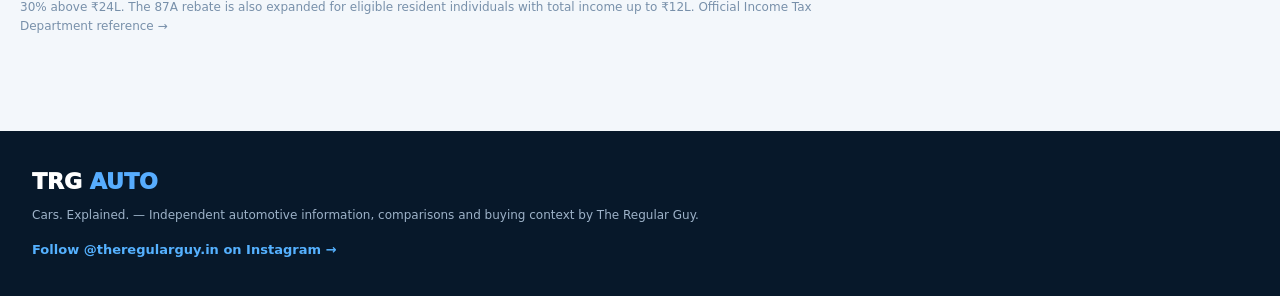
==== commit 83d2734d: "Add files via upload" ====
--- a/car-leasing.html
+++ b/car-leasing.html
@@ -37,6 +37,94 @@
 .calc-result{margin-top:14px;background:linear-gradient(135deg,#126fbd,#1688ef);color:#fff;border-radius:12px;padding:17px}.calc-result .amount{font-size:33px;font-weight:950;letter-spacing:-1px}.calc-result small{font-size:11px;opacity:.9}
 @media(max-width:900px){.lease-layout{grid-template-columns:1fr}.consult-box{position:static;margin-top:10px;order:-1}.calc-fields{grid-template-columns:repeat(2,1fr)}}
 @media(max-width:640px){.lease-wrap{width:calc(100% - 24px)}.lease-hero img{aspect-ratio:4/3}.lease-main h1{font-size:43px;letter-spacing:-2.3px}.lease-dek{font-size:17px}.lease-grid2,.compare-cards,.result-grid,.calc-outs{grid-template-columns:1fr}.calc-fields{grid-template-columns:1fr}.lease-main h2{font-size:27px}}
+
+<style id="trg-leasing-page-final">
+.lease-article{padding:30px 0 80px}
+.lease-wrap{width:min(1240px,calc(100% - 40px));margin:auto}
+.lease-header{padding:8px 0 0}
+.lease-header .lease-kicker{margin-bottom:4px}
+.lease-header h1{max-width:1040px;margin:7px 0 16px;font-size:clamp(44px,5.2vw,72px);line-height:.98;letter-spacing:-3.2px}
+.lease-header .lease-dek{max-width:900px;margin-bottom:18px}
+.lease-header .lease-tags{margin-bottom:0}
+.lease-hero{margin-top:24px;border-radius:22px;overflow:hidden;border:1px solid var(--line);box-shadow:var(--shadow);background:#07182a}
+.lease-hero img{display:block;width:100%;height:auto;aspect-ratio:16/9;object-fit:cover;object-position:center}
+.lease-layout{display:grid;grid-template-columns:minmax(0,1fr) 320px;gap:32px;align-items:start}
+.lease-main{padding-top:32px;max-width:850px}
+.lease-main h2{font-size:30px;letter-spacing:-1.2px;margin:40px 0 10px;line-height:1.05}
+.lease-main p{font-size:16px;color:#263b51;margin:0 0 16px}
+.lease-callout{padding:19px 21px;background:#eef6ff;border-left:4px solid var(--blue);border-radius:12px;margin:22px 0}
+.lease-grid2{display:grid;grid-template-columns:1fr 1fr;gap:14px}
+.lease-card{background:#fff;border:1px solid var(--line);border-radius:15px;padding:18px}
+.lease-card h3{font-size:19px;margin:0 0 8px}.lease-card p{font-size:13px;margin:0}
+.lease-table-wrap{overflow:auto;border:1px solid var(--line);border-radius:14px;box-shadow:0 8px 22px rgba(7,24,42,.04)}
+.lease-table{width:100%;border-collapse:collapse;min-width:650px;background:#fff}
+.lease-table th,.lease-table td{padding:12px 13px;border-bottom:1px solid #e5ebf1;font-size:13px;text-align:left}
+.lease-table th{background:#f2f6fa;font-weight:950}.lease-table tr:last-child td{border-bottom:0}
+.compare-cards{display:grid;grid-template-columns:1fr 1fr;gap:14px;margin-top:17px}
+.compare-card{background:#fff;border:1px solid var(--line);border-radius:16px;padding:19px}
+.compare-card.primary{border:2px solid var(--blue)}
+.compare-card .label{font-size:10px;color:var(--blue);letter-spacing:1.8px;font-weight:950;text-transform:uppercase}
+.compare-card .big{font-size:28px;font-weight:950;letter-spacing:-1px;margin:7px 0 13px}
+.compare-row{display:flex;justify-content:space-between;gap:12px;border-bottom:1px solid #edf1f5;padding:7px 0;font-size:13px}
+.compare-row:last-child{border-bottom:0}
+.result-box{background:#07182a;color:#fff;border-radius:17px;padding:22px;margin-top:18px}
+.result-grid{display:grid;grid-template-columns:repeat(3,1fr);gap:9px;margin-top:13px}
+.result-metric{background:#102a45;border-radius:10px;padding:12px}
+.result-metric small{display:block;color:#9db2c8;text-transform:uppercase;font-size:9px;letter-spacing:1px;font-weight:900}
+.result-metric b{display:block;font-size:20px;margin-top:4px}
+.consult-box{position:sticky;top:82px;margin-top:36px;background:linear-gradient(155deg,#07182a,#123b63);color:#fff;border-radius:19px;padding:22px;box-shadow:var(--shadow)}
+.consult-head{display:flex;gap:11px;align-items:center}
+.consult-head img{width:45px;height:45px;border-radius:50%;object-fit:cover;border:2px solid var(--blue2)}
+.consult-mini{color:#55b0ff;text-transform:uppercase;letter-spacing:1.5px;font-size:9px;font-weight:900}
+.consult-box h3{font-size:22px;line-height:1.08;margin:9px 0}
+.consult-box p{font-size:13px;color:#d8e8f6;margin:0 0 17px}
+.consult-cta{display:block;text-align:center;background:var(--blue);padding:12px;border-radius:10px;font-weight:900;font-size:13px}
+.calc-box{margin-top:24px;background:#fff;border:1px solid var(--line);border-radius:18px;padding:21px;box-shadow:var(--shadow)}
+.calc-title{display:flex;align-items:start;justify-content:space-between;gap:18px}
+.calc-title h2{margin:0;font-size:28px}
+.live{background:#eaf4ff;color:#1680da;font-size:10px;font-weight:950;letter-spacing:1px;padding:7px 9px;border-radius:999px}
+.calc-fields{display:grid;grid-template-columns:repeat(4,1fr);gap:11px;margin-top:18px}
+.calc-field label{display:block;color:#71869d;font-size:9px;letter-spacing:1px;text-transform:uppercase;font-weight:900;margin-bottom:6px}
+.calc-field input,.calc-field select{width:100%;padding:10px 11px;border:1px solid #cfdbe7;border-radius:9px;font:inherit;outline:0}
+.calc-field input:focus,.calc-field select:focus{border-color:var(--blue);box-shadow:0 0 0 3px #e8f4ff}
+.calc-outs{display:grid;grid-template-columns:repeat(3,1fr);gap:10px;margin-top:17px}
+.calc-out{background:#f3f7fb;border-radius:10px;padding:12px}
+.calc-out small{display:block;color:#71869d;font-size:9px;letter-spacing:1px;text-transform:uppercase;font-weight:900}
+.calc-out b{display:block;font-size:20px;margin-top:3px}
+.calc-result{margin-top:14px;background:linear-gradient(135deg,#126fbd,#1688ef);color:#fff;border-radius:12px;padding:17px}
+.calc-result .amount{font-size:33px;font-weight:950;letter-spacing:-1px}
+.calc-result small{font-size:11px;opacity:.9}
+.lease-note{font-size:12px!important;color:#7890aa!important}
+
+/* Mobile is a single, intentional reading flow:
+   headline -> image -> article content -> consultation card. */
+@media(max-width:900px){
+  .lease-article{padding:22px 0 55px}
+  .lease-layout{display:block}
+  .lease-main{max-width:none;padding-top:28px}
+  .consult-box{position:static;margin:34px 0 0}
+  .calc-fields{grid-template-columns:repeat(2,1fr)}
+  .lease-grid2,.compare-cards{grid-template-columns:1fr 1fr}
+}
+@media(max-width:640px){
+  .lease-wrap{width:calc(100% - 24px)}
+  .lease-header h1{font-size:40px;line-height:1;letter-spacing:-2.1px}
+  .lease-dek{font-size:17px}
+  .lease-tags{gap:6px}
+  .lease-tag{font-size:10px;padding:6px 9px}
+  .lease-hero{margin-top:19px;border-radius:15px}
+  .lease-hero img{aspect-ratio:16/9;object-fit:contain;background:#07182a}
+  .lease-main h2{font-size:26px;margin-top:34px}
+  .lease-grid2,.compare-cards,.result-grid,.calc-fields,.calc-outs{grid-template-columns:1fr}
+  .lease-table{min-width:620px}
+  .calc-box{padding:16px;border-radius:15px}
+  .calc-title{display:block}
+  .live{display:inline-block;margin-top:9px}
+  .consult-box{border-radius:15px;padding:18px}
+  .consult-box h3{font-size:20px}
+}
+</style>
+
 </style>
 </head>
 <body>
@@ -50,15 +138,19 @@
 </div></header>
 
 <main class="lease-article"><div class="lease-wrap">
-<div class="lease-hero"><img src="assets/leasing-hero.jpg" alt="Four cars illustrating cash, finance and company lease choices"></div>
-<div class="lease-layout">
-<article class="lease-main">
+
+<header class="lease-header">
 <div class="lease-kicker">TRG AUTO EXPLAINER</div>
 <h1>Car Leasing Can Save You 25–30% of Your Car's Cost — And In Some Cases, Even More</h1>
 <p class="lease-dek">Most people compare only the EMI. But the real calculation starts with how the car is paid for, how your salary is structured and which car expenses can be treated tax-efficiently.</p>
 <div class="lease-tags"><span class="lease-tag">Cash vs Finance vs Lease</span><span class="lease-tag">4-year example</span><span class="lease-tag">Company car lease</span><span class="lease-tag">Interactive calculator</span></div>
-
-<div class="lease-callout"><b>The idea in one line:</b> A company lease can change the effective economics of a car because some costs may be handled through salary restructuring and eligible car expenses may receive favourable tax treatment. The exact result depends on your employer, lease provider and tax circumstances.</div>
+</header>
+
+<div class="lease-hero"><img src="assets/leasing-hero.jpg" alt="Four cars illustrating cash, finance and company lease choices"></div>
+
+<div class="lease-layout">
+<article class="lease-main">
+
 
 <h2>First: What is car leasing?</h2>
 <p>In a company-car lease, a leasing company typically leases the vehicle and the employer provides the employee access to it as part of the compensation structure. Instead of funding the entire car from post-tax salary, the lease rental can be incorporated into salary restructuring.</p>
